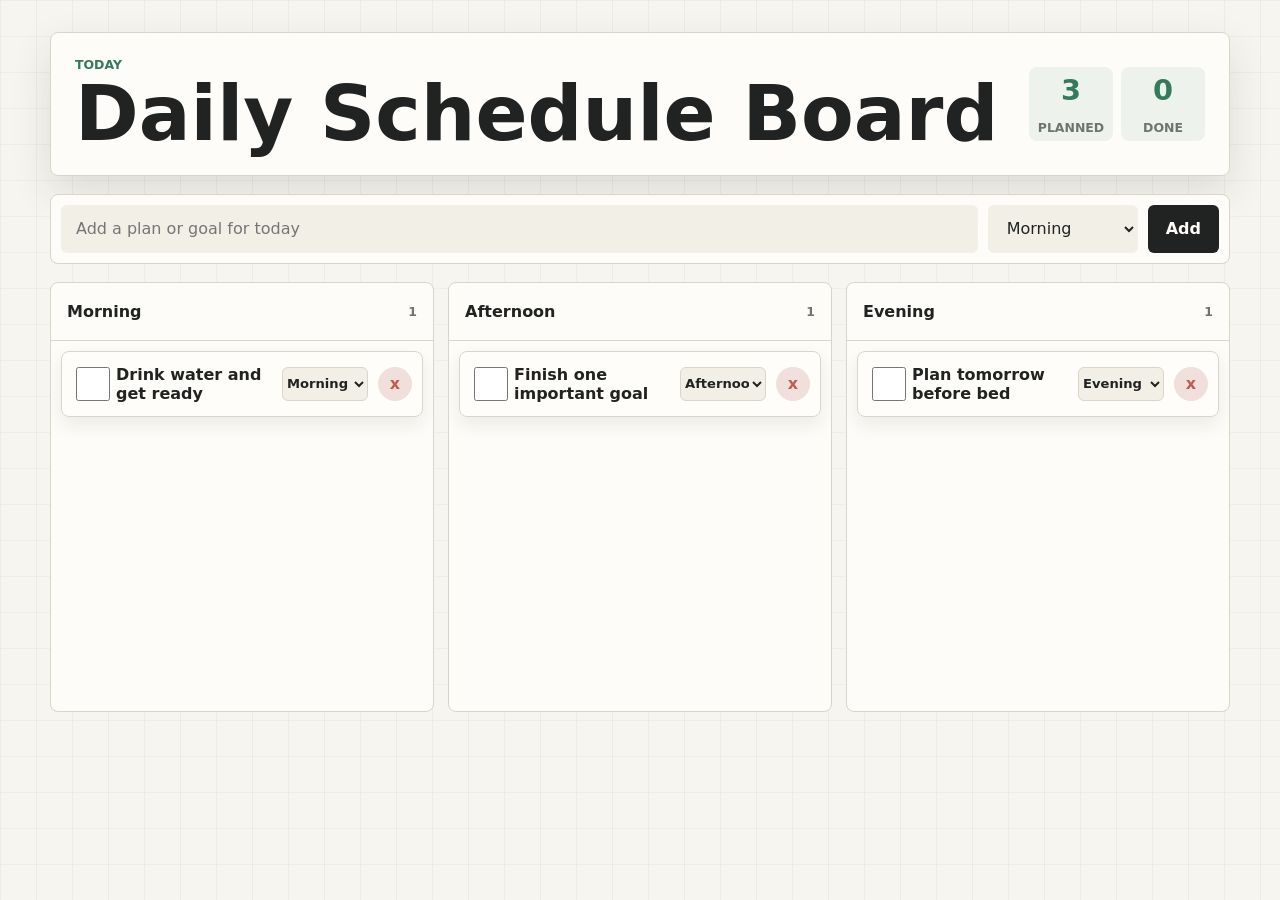
==== Daily Schedule Board/index.html @ f18c7600 "Move schedule board into folder" ====
<!doctype html>
<html lang="en">
  <head>
    <meta charset="utf-8">
    <meta name="viewport" content="width=device-width, initial-scale=1">
    <title>Daily Schedule Board</title>
    <link rel="stylesheet" href="styles.css">
  </head>
  <body>
    <main class="shell">
      <header class="topbar">
        <div>
          <p class="eyebrow">Today</p>
          <h1>Daily Schedule Board</h1>
        </div>
        <div class="stats" aria-label="Schedule stats">
          <div>
            <span id="plannedCount">0</span>
            <small>planned</small>
          </div>
          <div>
            <span id="doneCount">0</span>
            <small>done</small>
          </div>
        </div>
      </header>

      <section class="composer" aria-label="Add plan">
        <input id="taskInput" type="text" maxlength="90" placeholder="Add a plan or goal for today" autocomplete="off">
        <select id="slotInput" aria-label="Schedule slot">
          <option value="morning">Morning</option>
          <option value="afternoon">Afternoon</option>
          <option value="evening">Evening</option>
        </select>
        <button id="addTaskButton" type="button">Add</button>
      </section>

      <section class="board" aria-label="Daily schedule board">
        <article class="lane" data-lane="morning">
          <header>
            <h2>Morning</h2>
            <span class="lane-count" data-count-for="morning">0</span>
          </header>
          <div class="task-list" id="lane-morning" data-lane="morning"></div>
        </article>

        <article class="lane" data-lane="afternoon">
          <header>
            <h2>Afternoon</h2>
            <span class="lane-count" data-count-for="afternoon">0</span>
          </header>
          <div class="task-list" id="lane-afternoon" data-lane="afternoon"></div>
        </article>

        <article class="lane" data-lane="evening">
          <header>
            <h2>Evening</h2>
            <span class="lane-count" data-count-for="evening">0</span>
          </header>
          <div class="task-list" id="lane-evening" data-lane="evening"></div>
        </article>
      </section>
    </main>

    <template id="taskTemplate">
      <article class="task" draggable="true">
        <input class="complete-checkbox" type="checkbox" aria-label="Mark complete">
        <p></p>
        <select class="lane-select" aria-label="Move task">
          <option value="morning">Morning</option>
          <option value="afternoon">Afternoon</option>
          <option value="evening">Evening</option>
        </select>
        <button class="delete-button" type="button" aria-label="Delete task">x</button>
      </article>
    </template>

    <script src="app.js"></script>
  </body>
</html>
---- Daily Schedule Board/styles.css ----
:root {
  color-scheme: light;
  --bg: #f7f5ef;
  --panel: #fffdfa;
  --ink: #202322;
  --muted: #70746e;
  --line: #d9d5ca;
  --green: #357a5b;
  --blue: #3e6c97;
  --coral: #bb5e4f;
  --gold: #a5792a;
  --shadow: 0 16px 40px rgba(35, 38, 36, 0.12);
}

* {
  box-sizing: border-box;
}

body {
  min-height: 100vh;
  margin: 0;
  background:
    linear-gradient(90deg, rgba(32, 35, 34, 0.045) 1px, transparent 1px),
    linear-gradient(180deg, rgba(32, 35, 34, 0.035) 1px, transparent 1px),
    var(--bg);
  background-size: 36px 36px;
  color: var(--ink);
  font-family: Inter, ui-sans-serif, system-ui, -apple-system, BlinkMacSystemFont, "Segoe UI", sans-serif;
}

button,
input,
select {
  font: inherit;
}

button {
  border: 0;
  cursor: pointer;
}

.shell {
  width: min(1180px, calc(100vw - 32px));
  margin: 0 auto;
  padding: 32px 0;
}

.topbar,
.composer,
.lane,
.task {
  border: 1px solid var(--line);
  background: rgba(255, 253, 250, 0.92);
}

.topbar {
  display: flex;
  align-items: center;
  justify-content: space-between;
  gap: 24px;
  min-height: 112px;
  padding: 24px;
  border-radius: 8px;
  box-shadow: var(--shadow);
}

.eyebrow {
  margin: 0 0 6px;
  color: var(--green);
  font-size: 0.78rem;
  font-weight: 800;
  letter-spacing: 0;
  text-transform: uppercase;
}

h1,
h2,
p {
  margin: 0;
}

h1 {
  font-size: clamp(2rem, 7vw, 4.8rem);
  line-height: 0.95;
  letter-spacing: 0;
}

.stats {
  display: grid;
  grid-template-columns: repeat(2, minmax(76px, 1fr));
  gap: 8px;
  min-width: 176px;
}

.stats div {
  display: grid;
  place-items: center;
  min-height: 74px;
  border-radius: 8px;
  background: #edf3ec;
  color: var(--green);
}

.stats span {
  font-size: 1.8rem;
  font-weight: 900;
}

.stats small,
.label,
.lane-count {
  color: var(--muted);
  font-size: 0.78rem;
  font-weight: 800;
  letter-spacing: 0;
  text-transform: uppercase;
}

.composer {
  display: grid;
  grid-template-columns: 1fr 150px auto;
  gap: 10px;
  margin: 18px 0;
  padding: 10px;
  border-radius: 8px;
}

.composer input,
.composer select {
  width: 100%;
  min-height: 48px;
  border: 1px solid transparent;
  border-radius: 6px;
  background: #f2efe7;
  color: var(--ink);
  padding: 0 14px;
  outline: none;
}

.composer input:focus,
.composer select:focus {
  border-color: var(--blue);
}

.composer button {
  min-height: 48px;
  border-radius: 6px;
  background: var(--ink);
  color: #fffdfa;
  font-weight: 800;
  padding: 0 18px;
}

.board {
  display: grid;
  grid-template-columns: repeat(3, minmax(0, 1fr));
  gap: 14px;
}

.lane {
  display: flex;
  flex-direction: column;
  min-height: 430px;
  border-radius: 8px;
  overflow: hidden;
}

.lane header {
  display: flex;
  align-items: center;
  justify-content: space-between;
  min-height: 58px;
  padding: 0 16px;
  border-bottom: 1px solid var(--line);
}

.lane h2 {
  font-size: 1rem;
}

.task-list {
  flex: 1;
  padding: 10px;
}

.task-list.is-over {
  background: rgba(62, 108, 151, 0.08);
}

.task {
  display: grid;
  grid-template-columns: 34px minmax(0, 1fr) 86px 34px;
  align-items: center;
  gap: 10px;
  min-height: 66px;
  margin-bottom: 10px;
  padding: 10px;
  border-radius: 8px;
  box-shadow: 0 8px 18px rgba(35, 38, 36, 0.08);
}

.task.is-active {
  border-color: var(--green);
}

.task.dragging {
  opacity: 0.45;
}

.task.is-complete {
  background: #edf3ec;
}

.task.is-complete p {
  color: var(--muted);
  text-decoration: line-through;
}

.task p {
  min-width: 0;
  overflow-wrap: anywhere;
  font-weight: 700;
}

.complete-checkbox,
.delete-button {
  width: 34px;
  height: 34px;
}

.complete-checkbox {
  accent-color: var(--green);
  cursor: pointer;
}

.lane-select {
  width: 86px;
  height: 34px;
  border: 1px solid var(--line);
  border-radius: 6px;
  background: #f2efe7;
  color: var(--ink);
  font-size: 0.82rem;
  font-weight: 800;
  outline: none;
}

.lane-select:focus {
  border-color: var(--blue);
}

.delete-button {
  border-radius: 50%;
  background: #f0dfda;
  color: var(--coral);
  font-weight: 900;
}

.empty {
  display: grid;
  place-items: center;
  min-height: 96px;
  border: 1px dashed var(--line);
  border-radius: 8px;
  color: var(--muted);
  font-weight: 800;
}

@media (max-width: 820px) {
  .shell {
    width: min(100vw - 20px, 680px);
    padding: 10px 0 20px;
  }

  .topbar,
  .composer {
    grid-template-columns: 1fr;
  }

  .topbar {
    align-items: stretch;
    flex-direction: column;
  }

  .stats {
    min-width: 0;
  }

  .board {
    grid-template-columns: 1fr;
  }

  .lane {
    min-height: 260px;
  }

  .task {
    grid-template-columns: 34px minmax(0, 1fr) 76px 34px;
  }

  .lane-select {
    width: 76px;
  }
}

@media (max-width: 520px) {
  .composer {
    grid-template-columns: 1fr;
  }
}
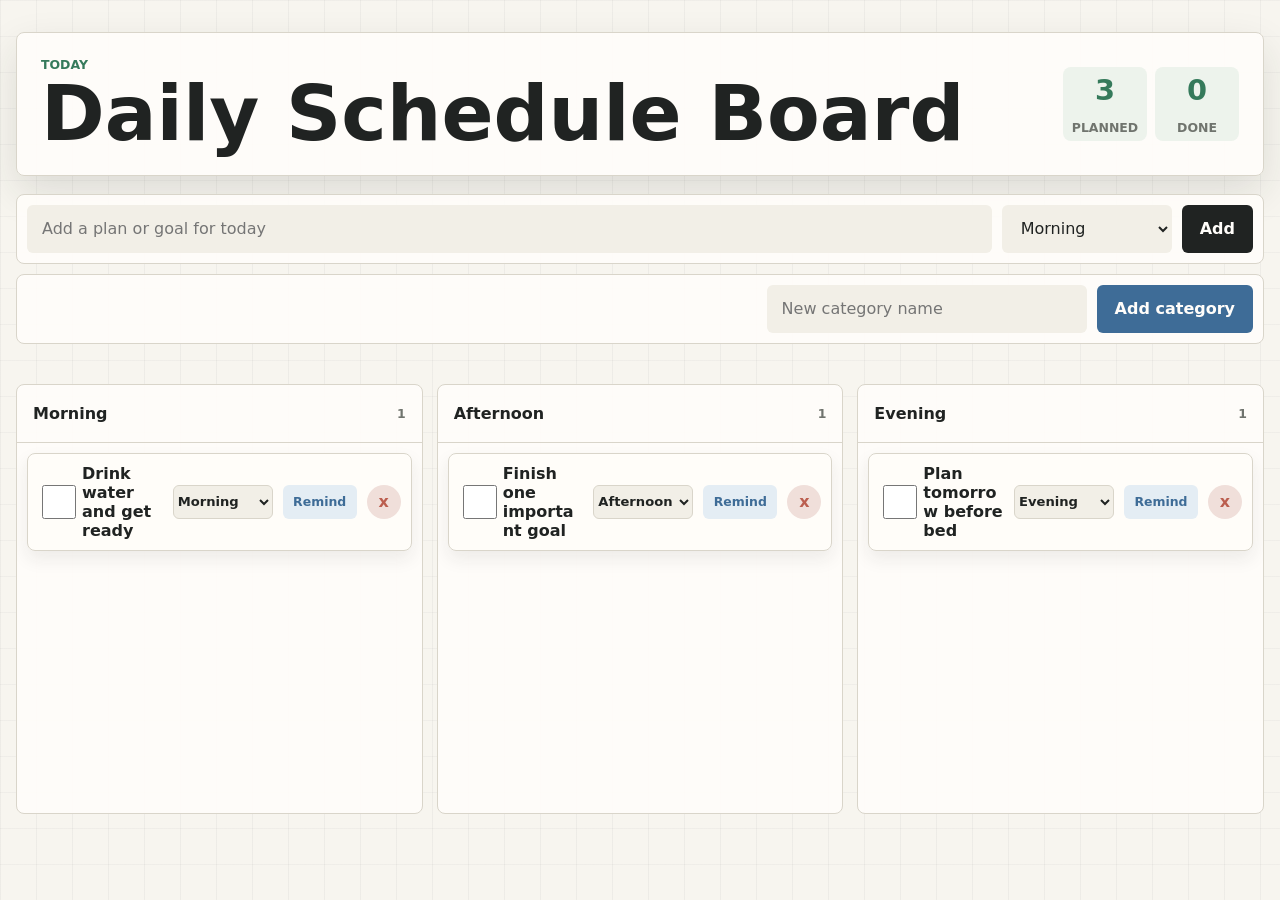
==== commit c91fa677: "Add reliable Discord schedule reminders" ====
--- a/Daily Schedule Board/index.html
+++ b/Daily Schedule Board/index.html
@@ -27,51 +27,58 @@
 
       <section class="composer" aria-label="Add plan">
         <input id="taskInput" type="text" maxlength="90" placeholder="Add a plan or goal for today" autocomplete="off">
-        <select id="slotInput" aria-label="Schedule slot">
-          <option value="morning">Morning</option>
-          <option value="afternoon">Afternoon</option>
-          <option value="evening">Evening</option>
-        </select>
+        <select id="slotInput" aria-label="Schedule category"></select>
         <button id="addTaskButton" type="button">Add</button>
       </section>
 
-      <section class="board" aria-label="Daily schedule board">
-        <article class="lane" data-lane="morning">
-          <header>
-            <h2>Morning</h2>
-            <span class="lane-count" data-count-for="morning">0</span>
-          </header>
-          <div class="task-list" id="lane-morning" data-lane="morning"></div>
-        </article>
+      <section class="category-composer" aria-label="Add category">
+        <input id="categoryInput" type="text" maxlength="30" placeholder="New category name" autocomplete="off">
+        <button id="addCategoryButton" type="button">Add category</button>
+      </section>
 
-        <article class="lane" data-lane="afternoon">
-          <header>
-            <h2>Afternoon</h2>
-            <span class="lane-count" data-count-for="afternoon">0</span>
-          </header>
-          <div class="task-list" id="lane-afternoon" data-lane="afternoon"></div>
-        </article>
+      <p id="categoryMessage" class="category-message" role="status" aria-live="polite"></p>
 
-        <article class="lane" data-lane="evening">
-          <header>
-            <h2>Evening</h2>
-            <span class="lane-count" data-count-for="evening">0</span>
-          </header>
-          <div class="task-list" id="lane-evening" data-lane="evening"></div>
-        </article>
-      </section>
+      <section class="board" id="board" aria-label="Daily schedule board"></section>
     </main>
+
+    <div id="notificationToast" class="notification-toast" role="alert" aria-live="assertive"></div>
+
+    <template id="laneTemplate">
+      <article class="lane">
+        <header>
+          <h2></h2>
+          <div class="lane-actions">
+            <span class="lane-count">0</span>
+            <button class="remove-category-button" type="button" aria-label="Delete category">x</button>
+          </div>
+        </header>
+        <div class="task-list"></div>
+      </article>
+    </template>
 
     <template id="taskTemplate">
       <article class="task" draggable="true">
         <input class="complete-checkbox" type="checkbox" aria-label="Mark complete">
         <p></p>
-        <select class="lane-select" aria-label="Move task">
-          <option value="morning">Morning</option>
-          <option value="afternoon">Afternoon</option>
-          <option value="evening">Evening</option>
-        </select>
+        <select class="lane-select" aria-label="Move task"></select>
+        <button class="reminder-toggle" type="button" aria-expanded="false">Remind</button>
         <button class="delete-button" type="button" aria-label="Delete task">x</button>
+        <div class="reminder-panel" hidden>
+          <div class="reminder-group">
+            <label>Alarm</label>
+            <input class="alarm-input" type="datetime-local">
+            <button class="set-alarm-button" type="button">Set</button>
+            <button class="cancel-alarm-button secondary-button" type="button">Clear</button>
+          </div>
+          <div class="reminder-group">
+            <label>Timer</label>
+            <input class="timer-input" type="number" min="1" max="1440" value="10" aria-label="Timer minutes">
+            <span class="minutes-label">min</span>
+            <button class="start-timer-button" type="button">Start</button>
+            <button class="cancel-timer-button secondary-button" type="button">Clear</button>
+          </div>
+          <p class="reminder-status" aria-live="polite"></p>
+        </div>
       </article>
     </template>
 
--- a/Daily Schedule Board/styles.css
+++ b/Daily Schedule Board/styles.css
@@ -8,7 +8,6 @@
   --green: #357a5b;
   --blue: #3e6c97;
   --coral: #bb5e4f;
-  --gold: #a5792a;
   --shadow: 0 16px 40px rgba(35, 38, 36, 0.12);
 }
 
@@ -40,13 +39,14 @@
 }
 
 .shell {
-  width: min(1180px, calc(100vw - 32px));
+  width: min(1380px, calc(100vw - 32px));
   margin: 0 auto;
   padding: 32px 0;
 }
 
 .topbar,
 .composer,
+.category-composer,
 .lane,
 .task {
   border: 1px solid var(--line);
@@ -69,7 +69,6 @@
   color: var(--green);
   font-size: 0.78rem;
   font-weight: 800;
-  letter-spacing: 0;
   text-transform: uppercase;
 }
 
@@ -82,7 +81,6 @@
 h1 {
   font-size: clamp(2rem, 7vw, 4.8rem);
   line-height: 0.95;
-  letter-spacing: 0;
 }
 
 .stats {
@@ -107,26 +105,35 @@
 }
 
 .stats small,
-.label,
 .lane-count {
   color: var(--muted);
   font-size: 0.78rem;
   font-weight: 800;
-  letter-spacing: 0;
   text-transform: uppercase;
 }
 
+.composer,
+.category-composer {
+  display: grid;
+  gap: 10px;
+  padding: 10px;
+  border-radius: 8px;
+}
+
 .composer {
-  display: grid;
-  grid-template-columns: 1fr 150px auto;
-  gap: 10px;
+  grid-template-columns: 1fr 170px auto;
   margin: 18px 0;
-  padding: 10px;
-  border-radius: 8px;
+}
+
+.category-composer {
+  grid-template-columns: minmax(180px, 320px) auto;
+  justify-content: end;
+  margin: -8px 0 10px;
 }
 
 .composer input,
-.composer select {
+.composer select,
+.category-composer input {
   width: 100%;
   min-height: 48px;
   border: 1px solid transparent;
@@ -138,11 +145,13 @@
 }
 
 .composer input:focus,
-.composer select:focus {
+.composer select:focus,
+.category-composer input:focus {
   border-color: var(--blue);
 }
 
-.composer button {
+.composer button,
+.category-composer button {
   min-height: 48px;
   border-radius: 6px;
   background: var(--ink);
@@ -151,9 +160,22 @@
   padding: 0 18px;
 }
 
+.category-composer button {
+  background: var(--blue);
+}
+
+.category-message {
+  min-height: 22px;
+  margin: 0 2px 8px;
+  color: var(--coral);
+  font-size: 0.85rem;
+  font-weight: 700;
+  text-align: right;
+}
+
 .board {
   display: grid;
-  grid-template-columns: repeat(3, minmax(0, 1fr));
+  grid-template-columns: repeat(auto-fit, minmax(360px, 1fr));
   gap: 14px;
 }
 
@@ -169,13 +191,36 @@
   display: flex;
   align-items: center;
   justify-content: space-between;
+  gap: 12px;
   min-height: 58px;
   padding: 0 16px;
   border-bottom: 1px solid var(--line);
 }
 
 .lane h2 {
+  min-width: 0;
   font-size: 1rem;
+  overflow-wrap: anywhere;
+}
+
+.lane-actions {
+  display: flex;
+  align-items: center;
+  gap: 8px;
+}
+
+.remove-category-button {
+  width: 28px;
+  height: 28px;
+  border-radius: 50%;
+  background: #f0dfda;
+  color: var(--coral);
+  font-weight: 900;
+}
+
+.remove-category-button:disabled {
+  cursor: not-allowed;
+  opacity: 0.35;
 }
 
 .task-list {
@@ -189,7 +234,7 @@
 
 .task {
   display: grid;
-  grid-template-columns: 34px minmax(0, 1fr) 86px 34px;
+  grid-template-columns: 34px minmax(0, 1fr) 100px 74px 34px;
   align-items: center;
   gap: 10px;
   min-height: 66px;
@@ -199,8 +244,8 @@
   box-shadow: 0 8px 18px rgba(35, 38, 36, 0.08);
 }
 
-.task.is-active {
-  border-color: var(--green);
+.task.has-reminder {
+  border-color: var(--blue);
 }
 
 .task.dragging {
@@ -228,13 +273,108 @@
   height: 34px;
 }
 
+.reminder-toggle {
+  height: 34px;
+  border-radius: 6px;
+  background: #e4edf4;
+  color: var(--blue);
+  font-size: 0.78rem;
+  font-weight: 800;
+}
+
+.reminder-toggle.is-active {
+  background: var(--blue);
+  color: #fff;
+}
+
+.reminder-panel {
+  grid-column: 1 / -1;
+  padding-top: 10px;
+  border-top: 1px solid var(--line);
+}
+
+.reminder-group {
+  display: grid;
+  grid-template-columns: 54px minmax(120px, 1fr) auto auto;
+  align-items: center;
+  gap: 8px;
+  margin-bottom: 8px;
+}
+
+.reminder-group label,
+.minutes-label {
+  color: var(--muted);
+  font-size: 0.78rem;
+  font-weight: 800;
+  text-transform: uppercase;
+}
+
+.reminder-group input {
+  min-width: 0;
+  height: 36px;
+  border: 1px solid var(--line);
+  border-radius: 6px;
+  background: #f2efe7;
+  color: var(--ink);
+  padding: 0 8px;
+}
+
+.reminder-group .timer-input {
+  width: 78px;
+}
+
+.reminder-group button {
+  height: 36px;
+  border-radius: 6px;
+  background: var(--ink);
+  color: #fff;
+  font-size: 0.78rem;
+  font-weight: 800;
+  padding: 0 12px;
+}
+
+.reminder-group .secondary-button {
+  background: #e7e1d4;
+  color: var(--ink);
+}
+
+.reminder-status {
+  min-height: 20px;
+  color: var(--blue);
+  font-size: 0.82rem;
+  font-weight: 700;
+}
+
+.notification-toast {
+  position: fixed;
+  right: 18px;
+  bottom: 18px;
+  z-index: 10;
+  max-width: min(380px, calc(100vw - 36px));
+  padding: 14px 16px;
+  border-radius: 8px;
+  background: var(--ink);
+  color: #fff;
+  box-shadow: var(--shadow);
+  font-weight: 800;
+  opacity: 0;
+  pointer-events: none;
+  transform: translateY(12px);
+  transition: opacity 160ms ease, transform 160ms ease;
+}
+
+.notification-toast.is-visible {
+  opacity: 1;
+  transform: translateY(0);
+}
+
 .complete-checkbox {
   accent-color: var(--green);
   cursor: pointer;
 }
 
 .lane-select {
-  width: 86px;
+  width: 100px;
   height: 34px;
   border: 1px solid var(--line);
   border-radius: 6px;
@@ -273,7 +413,8 @@
   }
 
   .topbar,
-  .composer {
+  .composer,
+  .category-composer {
     grid-template-columns: 1fr;
   }
 
@@ -286,6 +427,14 @@
     min-width: 0;
   }
 
+  .category-composer {
+    justify-content: stretch;
+  }
+
+  .category-message {
+    text-align: left;
+  }
+
   .board {
     grid-template-columns: 1fr;
   }
@@ -295,16 +444,42 @@
   }
 
   .task {
-    grid-template-columns: 34px minmax(0, 1fr) 76px 34px;
+    grid-template-columns: 34px minmax(0, 1fr) 76px 68px 34px;
   }
 
   .lane-select {
     width: 76px;
   }
+
+  .reminder-group {
+    grid-template-columns: 1fr 1fr;
+  }
+
+  .reminder-group label {
+    grid-column: 1 / -1;
+  }
+
+  .reminder-group .timer-input {
+    width: 100%;
+  }
+
+  .minutes-label {
+    display: none;
+  }
 }
 
 @media (max-width: 520px) {
-  .composer {
-    grid-template-columns: 1fr;
-  }
-}
+  .task {
+    grid-template-columns: 34px minmax(0, 1fr) 34px;
+  }
+
+  .lane-select,
+  .reminder-toggle {
+    grid-column: span 1;
+    width: 100%;
+  }
+
+  .lane-select {
+    grid-column: 1 / 3;
+  }
+}
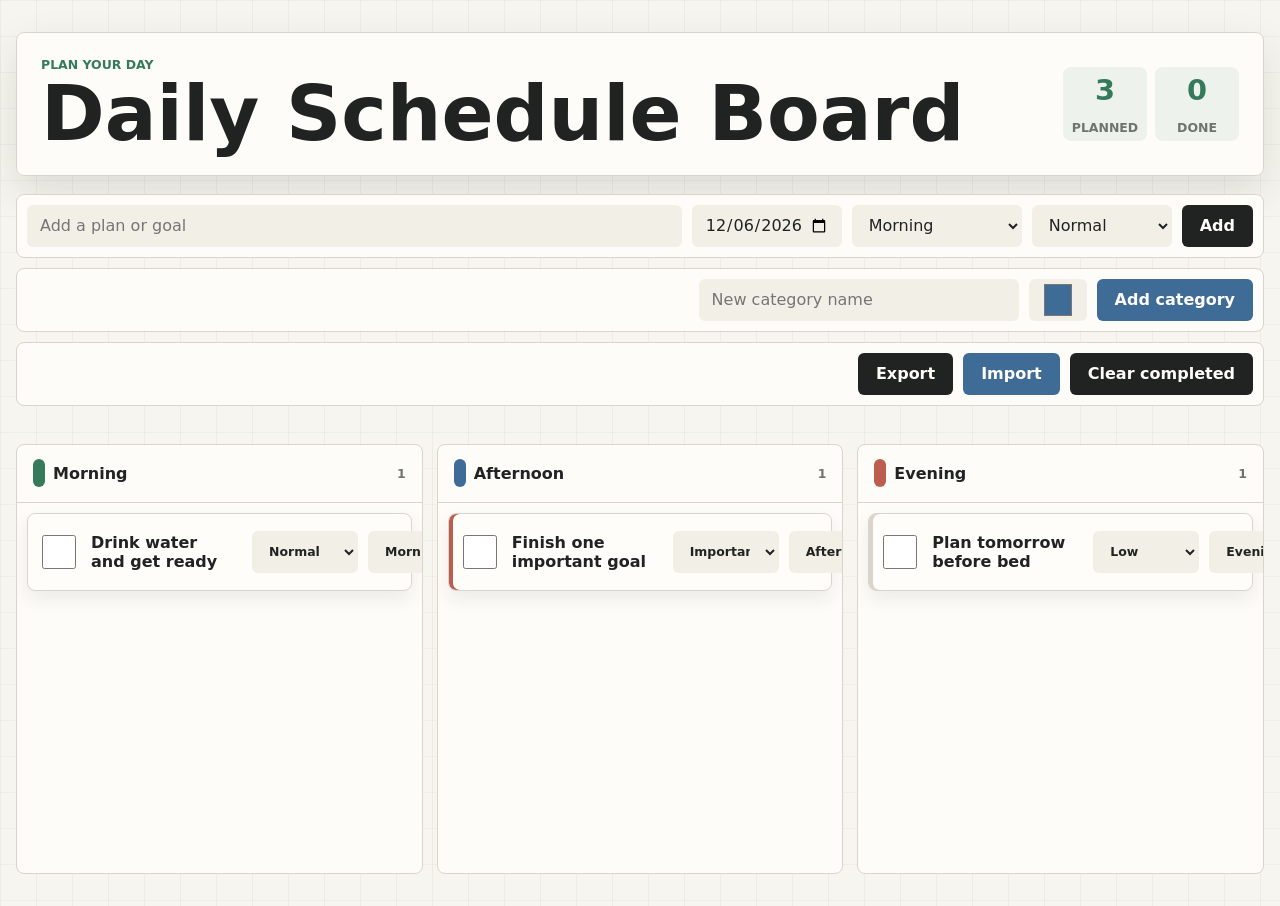
==== commit d87b1cf9: "Enhance schedule board usability" ====
--- a/Daily Schedule Board/index.html
+++ b/Daily Schedule Board/index.html
@@ -10,7 +10,7 @@
     <main class="shell">
       <header class="topbar">
         <div>
-          <p class="eyebrow">Today</p>
+          <p class="eyebrow">Plan your day</p>
           <h1>Daily Schedule Board</h1>
         </div>
         <div class="stats" aria-label="Schedule stats">
@@ -26,17 +26,36 @@
       </header>
 
       <section class="composer" aria-label="Add plan">
-        <input id="taskInput" type="text" maxlength="90" placeholder="Add a plan or goal for today" autocomplete="off">
+        <input id="taskInput" type="text" maxlength="90" placeholder="Add a plan or goal" autocomplete="off">
+        <input id="dateInput" type="date" aria-label="Schedule date">
         <select id="slotInput" aria-label="Schedule category"></select>
+        <select id="priorityInput" aria-label="Priority">
+          <option value="normal">Normal</option>
+          <option value="important">Important</option>
+          <option value="low">Low</option>
+        </select>
         <button id="addTaskButton" type="button">Add</button>
       </section>
 
       <section class="category-composer" aria-label="Add category">
         <input id="categoryInput" type="text" maxlength="30" placeholder="New category name" autocomplete="off">
+        <input id="categoryColorInput" type="color" value="#3e6c97" aria-label="Category color">
         <button id="addCategoryButton" type="button">Add category</button>
       </section>
 
+      <section class="board-actions" aria-label="Board tools">
+        <button id="exportButton" type="button">Export</button>
+        <button id="importButton" type="button">Import</button>
+        <button id="clearCompletedButton" type="button">Clear completed</button>
+        <input id="importFileInput" type="file" accept="application/json,.json" hidden>
+      </section>
+
       <p id="categoryMessage" class="category-message" role="status" aria-live="polite"></p>
+
+      <section id="emptyState" class="empty-state" hidden>
+        <strong>No plans for this date yet.</strong>
+        <span>Add one above, or switch to another date.</span>
+      </section>
 
       <section class="board" id="board" aria-label="Daily schedule board"></section>
     </main>
@@ -46,7 +65,10 @@
     <template id="laneTemplate">
       <article class="lane">
         <header>
-          <h2></h2>
+          <div class="lane-title">
+            <span class="category-swatch"></span>
+            <h2></h2>
+          </div>
           <div class="lane-actions">
             <span class="lane-count">0</span>
             <button class="remove-category-button" type="button" aria-label="Delete category">x</button>
@@ -59,8 +81,14 @@
     <template id="taskTemplate">
       <article class="task" draggable="true">
         <input class="complete-checkbox" type="checkbox" aria-label="Mark complete">
-        <p></p>
+        <p class="task-title" contenteditable="true" spellcheck="false" aria-label="Edit task title"></p>
+        <select class="priority-select" aria-label="Task priority">
+          <option value="normal">Normal</option>
+          <option value="important">Important</option>
+          <option value="low">Low</option>
+        </select>
         <select class="lane-select" aria-label="Move task"></select>
+        <input class="task-date-input" type="date" aria-label="Move date">
         <button class="reminder-toggle" type="button" aria-expanded="false">Remind</button>
         <button class="delete-button" type="button" aria-label="Delete task">x</button>
         <div class="reminder-panel" hidden>
--- a/Daily Schedule Board/styles.css
+++ b/Daily Schedule Board/styles.css
@@ -15,6 +15,10 @@
   box-sizing: border-box;
 }
 
+[hidden] {
+  display: none !important;
+}
+
 body {
   min-height: 100vh;
   margin: 0;
@@ -47,8 +51,10 @@
 .topbar,
 .composer,
 .category-composer,
+.board-actions,
 .lane,
-.task {
+.task,
+.empty-state {
   border: 1px solid var(--line);
   background: rgba(255, 253, 250, 0.92);
 }
@@ -113,7 +119,8 @@
 }
 
 .composer,
-.category-composer {
+.category-composer,
+.board-actions {
   display: grid;
   gap: 10px;
   padding: 10px;
@@ -121,38 +128,51 @@
 }
 
 .composer {
-  grid-template-columns: 1fr 170px auto;
-  margin: 18px 0;
+  grid-template-columns: minmax(220px, 1fr) 150px 170px 140px auto;
+  margin: 18px 0 10px;
 }
 
 .category-composer {
-  grid-template-columns: minmax(180px, 320px) auto;
+  grid-template-columns: minmax(180px, 320px) 58px auto;
   justify-content: end;
-  margin: -8px 0 10px;
+  margin: 0 0 10px;
+}
+
+.board-actions {
+  grid-template-columns: repeat(3, auto);
+  justify-content: end;
+  margin-bottom: 8px;
 }
 
 .composer input,
 .composer select,
-.category-composer input {
+.category-composer input,
+.task input,
+.task select {
   width: 100%;
-  min-height: 48px;
+  min-height: 42px;
   border: 1px solid transparent;
   border-radius: 6px;
   background: #f2efe7;
   color: var(--ink);
-  padding: 0 14px;
+  padding: 0 12px;
   outline: none;
 }
 
 .composer input:focus,
 .composer select:focus,
-.category-composer input:focus {
+.category-composer input:focus,
+.task input:focus,
+.task select:focus,
+.task-title:focus {
   border-color: var(--blue);
+  box-shadow: 0 0 0 2px rgba(62, 108, 151, 0.16);
 }
 
 .composer button,
-.category-composer button {
-  min-height: 48px;
+.category-composer button,
+.board-actions button {
+  min-height: 42px;
   border-radius: 6px;
   background: var(--ink);
   color: #fffdfa;
@@ -160,8 +180,14 @@
   padding: 0 18px;
 }
 
-.category-composer button {
+.category-composer button,
+.board-actions button:nth-child(2) {
   background: var(--blue);
+}
+
+.board-actions button:last-child {
+  background: #e7e1d4;
+  color: var(--ink);
 }
 
 .category-message {
@@ -171,6 +197,19 @@
   font-size: 0.85rem;
   font-weight: 700;
   text-align: right;
+}
+
+.empty-state {
+  display: grid;
+  gap: 4px;
+  margin-bottom: 14px;
+  padding: 18px;
+  border-radius: 8px;
+  color: var(--muted);
+}
+
+.empty-state strong {
+  color: var(--ink);
 }
 
 .board {
@@ -197,6 +236,21 @@
   border-bottom: 1px solid var(--line);
 }
 
+.lane-title {
+  display: flex;
+  align-items: center;
+  gap: 8px;
+  min-width: 0;
+}
+
+.category-swatch {
+  width: 12px;
+  height: 28px;
+  flex: 0 0 auto;
+  border-radius: 999px;
+  background: var(--category-color, var(--blue));
+}
+
 .lane h2 {
   min-width: 0;
   font-size: 1rem;
@@ -234,7 +288,7 @@
 
 .task {
   display: grid;
-  grid-template-columns: 34px minmax(0, 1fr) 100px 74px 34px;
+  grid-template-columns: 34px minmax(160px, 1fr) 106px 106px 138px 74px 34px;
   align-items: center;
   gap: 10px;
   min-height: 66px;
@@ -256,21 +310,47 @@
   background: #edf3ec;
 }
 
-.task.is-complete p {
+.task.is-complete .task-title {
   color: var(--muted);
   text-decoration: line-through;
 }
 
-.task p {
+.task[data-priority="important"] {
+  box-shadow: inset 4px 0 0 var(--coral), 0 8px 18px rgba(35, 38, 36, 0.08);
+}
+
+.task[data-priority="low"] {
+  box-shadow: inset 4px 0 0 var(--line), 0 8px 18px rgba(35, 38, 36, 0.08);
+}
+
+.task-title {
   min-width: 0;
+  border: 1px solid transparent;
+  border-radius: 6px;
+  padding: 8px;
   overflow-wrap: anywhere;
-  font-weight: 700;
+  font-weight: 800;
+  outline: none;
 }
 
 .complete-checkbox,
 .delete-button {
   width: 34px;
   height: 34px;
+}
+
+.complete-checkbox {
+  accent-color: var(--green);
+  cursor: pointer;
+}
+
+.priority-select,
+.lane-select,
+.task-date-input {
+  height: 34px;
+  min-height: 34px;
+  font-size: 0.78rem;
+  font-weight: 800;
 }
 
 .reminder-toggle {
@@ -345,6 +425,23 @@
   font-weight: 700;
 }
 
+.delete-button {
+  border-radius: 50%;
+  background: #f0dfda;
+  color: var(--coral);
+  font-weight: 900;
+}
+
+.empty {
+  display: grid;
+  place-items: center;
+  min-height: 96px;
+  border: 1px dashed var(--line);
+  border-radius: 8px;
+  color: var(--muted);
+  font-weight: 800;
+}
+
 .notification-toast {
   position: fixed;
   right: 18px;
@@ -368,42 +465,20 @@
   transform: translateY(0);
 }
 
-.complete-checkbox {
-  accent-color: var(--green);
-  cursor: pointer;
-}
-
-.lane-select {
-  width: 100px;
-  height: 34px;
-  border: 1px solid var(--line);
-  border-radius: 6px;
-  background: #f2efe7;
-  color: var(--ink);
-  font-size: 0.82rem;
-  font-weight: 800;
-  outline: none;
-}
-
-.lane-select:focus {
-  border-color: var(--blue);
-}
-
-.delete-button {
-  border-radius: 50%;
-  background: #f0dfda;
-  color: var(--coral);
-  font-weight: 900;
-}
-
-.empty {
-  display: grid;
-  place-items: center;
-  min-height: 96px;
-  border: 1px dashed var(--line);
-  border-radius: 8px;
-  color: var(--muted);
-  font-weight: 800;
+@media (max-width: 1180px) {
+  .task {
+    grid-template-columns: 34px minmax(180px, 1fr) 106px 106px 34px;
+  }
+
+  .task-date-input,
+  .reminder-toggle {
+    grid-column: span 1;
+  }
+
+  .delete-button {
+    grid-column: 5;
+    grid-row: 1;
+  }
 }
 
 @media (max-width: 820px) {
@@ -414,7 +489,8 @@
 
   .topbar,
   .composer,
-  .category-composer {
+  .category-composer,
+  .board-actions {
     grid-template-columns: 1fr;
   }
 
@@ -427,7 +503,8 @@
     min-width: 0;
   }
 
-  .category-composer {
+  .category-composer,
+  .board-actions {
     justify-content: stretch;
   }
 
@@ -444,11 +521,24 @@
   }
 
   .task {
-    grid-template-columns: 34px minmax(0, 1fr) 76px 68px 34px;
-  }
-
-  .lane-select {
-    width: 76px;
+    grid-template-columns: 34px minmax(0, 1fr) 34px;
+  }
+
+  .task-title {
+    grid-column: 2;
+  }
+
+  .priority-select,
+  .lane-select,
+  .task-date-input,
+  .reminder-toggle {
+    grid-column: 1 / -1;
+    width: 100%;
+  }
+
+  .delete-button {
+    grid-column: 3;
+    grid-row: 1;
   }
 
   .reminder-group {
@@ -467,19 +557,3 @@
     display: none;
   }
 }
-
-@media (max-width: 520px) {
-  .task {
-    grid-template-columns: 34px minmax(0, 1fr) 34px;
-  }
-
-  .lane-select,
-  .reminder-toggle {
-    grid-column: span 1;
-    width: 100%;
-  }
-
-  .lane-select {
-    grid-column: 1 / 3;
-  }
-}
